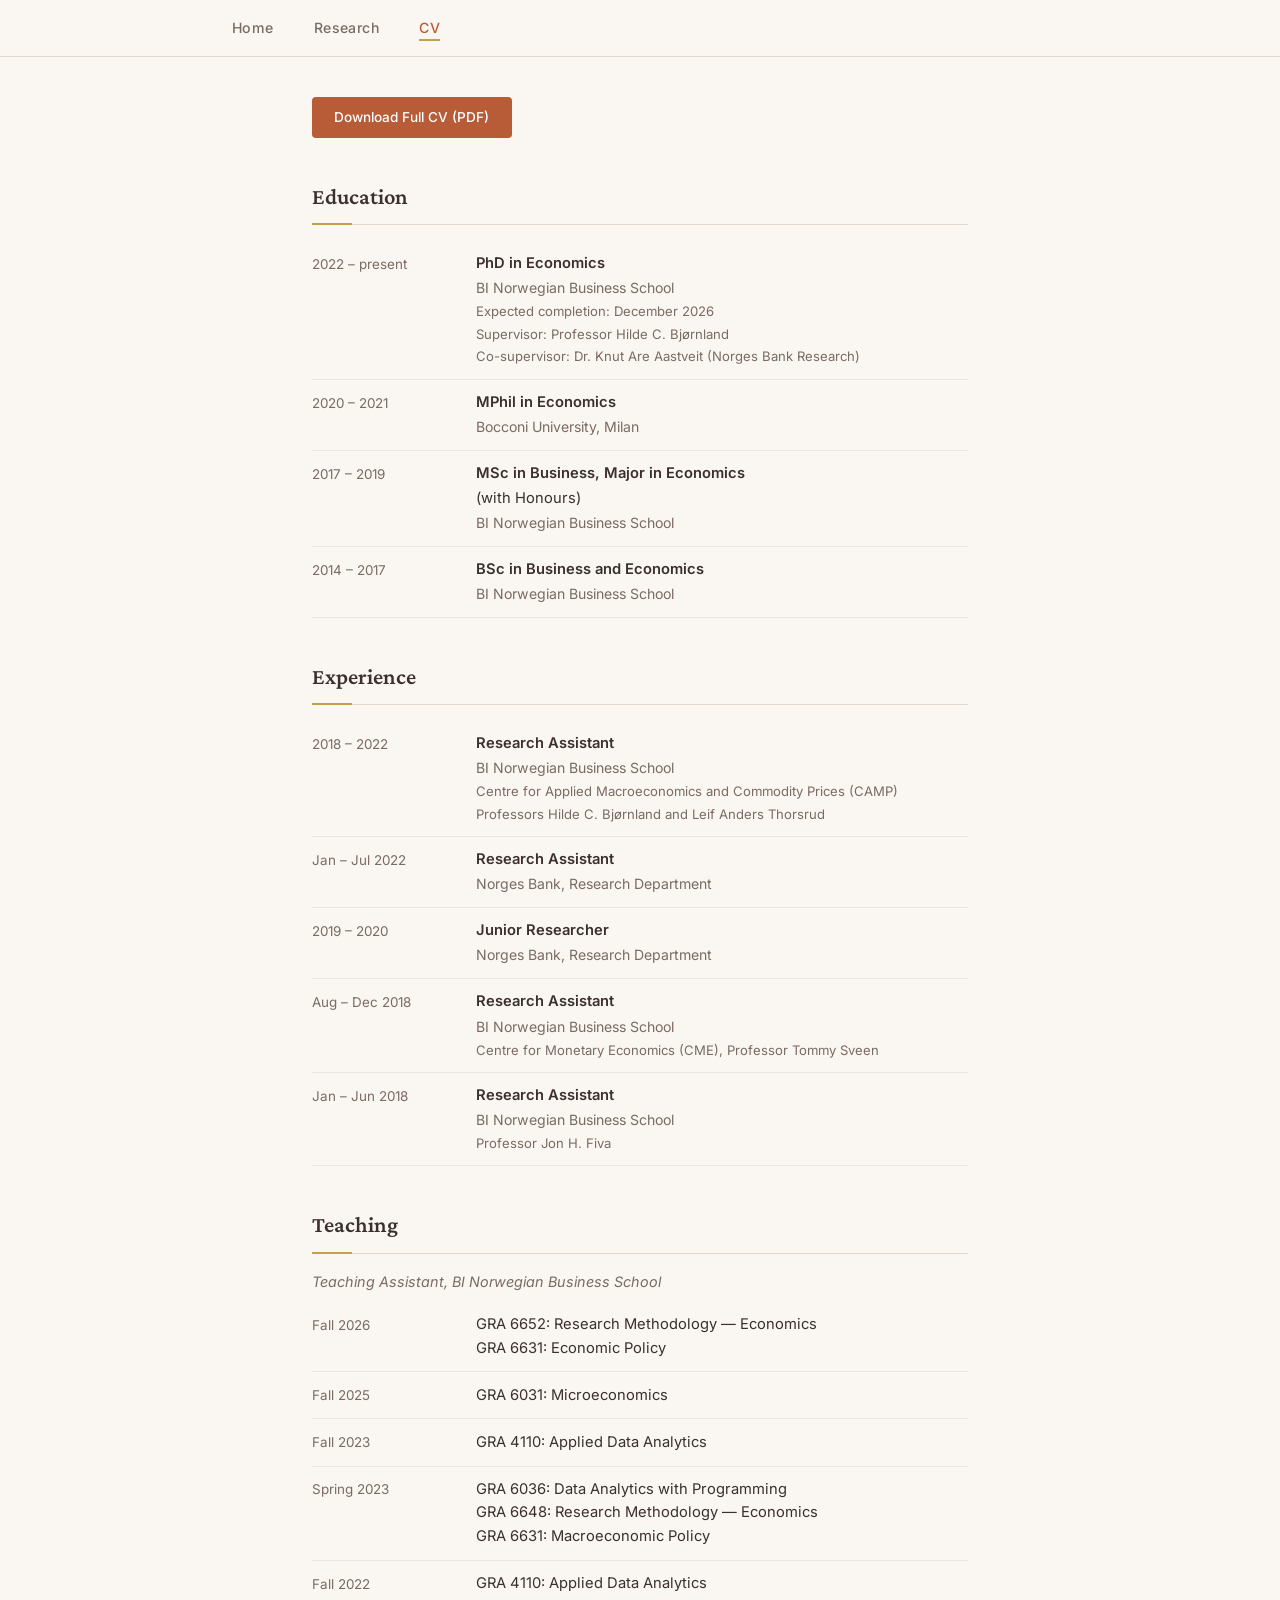
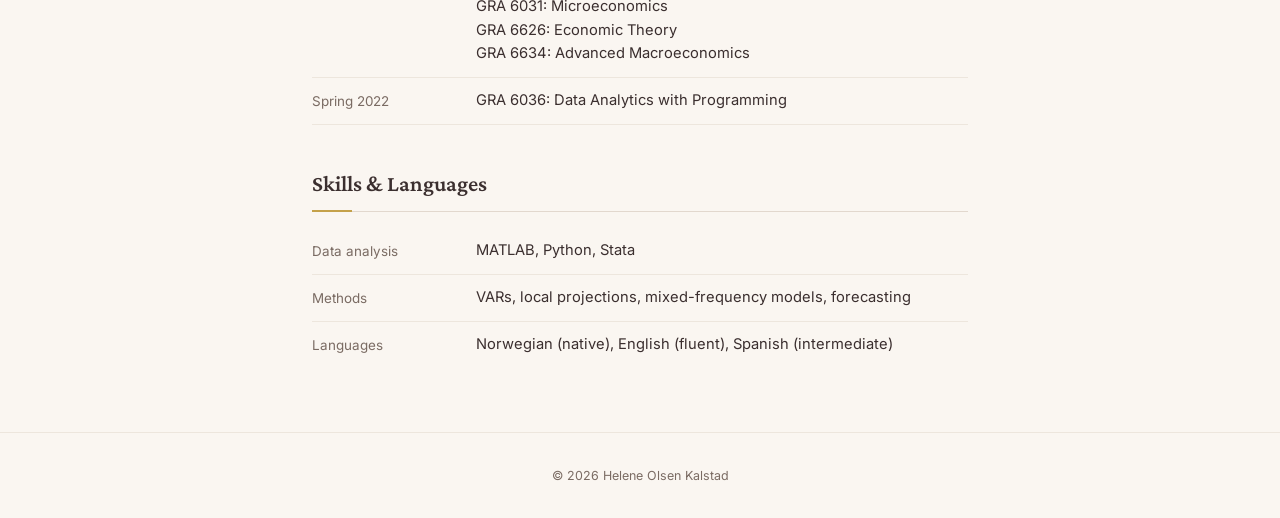
==== cv.html @ 9ee035c6 "Initial commit: personal academic website" ====
<!DOCTYPE html>
<html lang="en">
<head>
    <meta charset="UTF-8">
    <meta name="viewport" content="width=device-width, initial-scale=1.0">
    <title>CV &mdash; Helene Olsen Kalstad</title>
    <link rel="stylesheet" href="style.css">
    <link rel="preconnect" href="https://fonts.googleapis.com">
    <link rel="preconnect" href="https://fonts.gstatic.com" crossorigin>
    <link href="https://fonts.googleapis.com/css2?family=Crimson+Pro:ital,wght@0,400;0,500;0,600;1,400&family=Inter:wght@300;400;500;600&display=swap" rel="stylesheet">
</head>
<body>

<nav class="navbar">
    <div class="nav-container">
        <ul class="nav-links">
            <li><a href="index.html">Home</a></li>
            <li><a href="research.html">Research</a></li>
            <li><a href="cv.html" class="active">CV</a></li>
        </ul>
    </div>
</nav>

<main class="page-content">
    <div class="container content-narrow">

        <div class="cv-download">
            <a href="CV_Helene_Olsen.pdf" class="btn" download>Download Full CV (PDF)</a>
        </div>

        <!-- Education -->
        <h2>Education</h2>

        <div class="cv-item">
            <div class="cv-year">2022 &ndash; present</div>
            <div class="cv-detail">
                <strong>PhD in Economics</strong>
                <span class="cv-institution">BI Norwegian Business School</span>
                <span class="cv-note">Expected completion: December 2026</span>
                <span class="cv-note">Supervisor: Professor Hilde C. Bjørnland</span>
                <span class="cv-note">Co-supervisor: Dr. Knut Are Aastveit (Norges Bank Research)</span>
            </div>
        </div>

        <div class="cv-item">
            <div class="cv-year">2020 &ndash; 2021</div>
            <div class="cv-detail">
                <strong>MPhil in Economics</strong>
                <span class="cv-institution">Bocconi University, Milan</span>
            </div>
        </div>

        <div class="cv-item">
            <div class="cv-year">2017 &ndash; 2019</div>
            <div class="cv-detail">
                <strong>MSc in Business, Major in Economics</strong> (with Honours)
                <span class="cv-institution">BI Norwegian Business School</span>
            </div>
        </div>

        <div class="cv-item">
            <div class="cv-year">2014 &ndash; 2017</div>
            <div class="cv-detail">
                <strong>BSc in Business and Economics</strong>
                <span class="cv-institution">BI Norwegian Business School</span>
            </div>
        </div>

        <!-- Experience -->
        <h2>Experience</h2>

        <div class="cv-item">
            <div class="cv-year">2018 &ndash; 2022</div>
            <div class="cv-detail">
                <strong>Research Assistant</strong>
                <span class="cv-institution">BI Norwegian Business School</span>
                <span class="cv-note">Centre for Applied Macroeconomics and Commodity Prices (CAMP)</span>
                <span class="cv-note">Professors Hilde C. Bjørnland and Leif Anders Thorsrud</span>
            </div>
        </div>

        <div class="cv-item">
            <div class="cv-year">Jan &ndash; Jul 2022</div>
            <div class="cv-detail">
                <strong>Research Assistant</strong>
                <span class="cv-institution">Norges Bank, Research Department</span>
            </div>
        </div>

        <div class="cv-item">
            <div class="cv-year">2019 &ndash; 2020</div>
            <div class="cv-detail">
                <strong>Junior Researcher</strong>
                <span class="cv-institution">Norges Bank, Research Department</span>
            </div>
        </div>

        <div class="cv-item">
            <div class="cv-year">Aug &ndash; Dec 2018</div>
            <div class="cv-detail">
                <strong>Research Assistant</strong>
                <span class="cv-institution">BI Norwegian Business School</span>
                <span class="cv-note">Centre for Monetary Economics (CME), Professor Tommy Sveen</span>
            </div>
        </div>

        <div class="cv-item">
            <div class="cv-year">Jan &ndash; Jun 2018</div>
            <div class="cv-detail">
                <strong>Research Assistant</strong>
                <span class="cv-institution">BI Norwegian Business School</span>
                <span class="cv-note">Professor Jon H. Fiva</span>
            </div>
        </div>

        <!-- Teaching -->
        <h2>Teaching</h2>

        <p class="cv-teaching-note">Teaching Assistant, BI Norwegian Business School</p>

        <div class="cv-item">
            <div class="cv-year">Fall 2026</div>
            <div class="cv-detail">
                GRA 6652: Research Methodology &mdash; Economics<br>
                GRA 6631: Economic Policy
            </div>
        </div>

        <div class="cv-item">
            <div class="cv-year">Fall 2025</div>
            <div class="cv-detail">
                GRA 6031: Microeconomics
            </div>
        </div>

        <div class="cv-item">
            <div class="cv-year">Fall 2023</div>
            <div class="cv-detail">
                GRA 4110: Applied Data Analytics
            </div>
        </div>

        <div class="cv-item">
            <div class="cv-year">Spring 2023</div>
            <div class="cv-detail">
                GRA 6036: Data Analytics with Programming<br>
                GRA 6648: Research Methodology &mdash; Economics<br>
                GRA 6631: Macroeconomic Policy
            </div>
        </div>

        <div class="cv-item">
            <div class="cv-year">Fall 2022</div>
            <div class="cv-detail">
                GRA 4110: Applied Data Analytics<br>
                GRA 6031: Microeconomics<br>
                GRA 6626: Economic Theory<br>
                GRA 6634: Advanced Macroeconomics
            </div>
        </div>

        <div class="cv-item">
            <div class="cv-year">Spring 2022</div>
            <div class="cv-detail">
                GRA 6036: Data Analytics with Programming
            </div>
        </div>

        <!-- Skills -->
        <h2>Skills &amp; Languages</h2>

        <div class="cv-item">
            <div class="cv-year">Data analysis</div>
            <div class="cv-detail">MATLAB, Python, Stata</div>
        </div>

        <div class="cv-item">
            <div class="cv-year">Methods</div>
            <div class="cv-detail">VARs, local projections, mixed-frequency models, forecasting</div>
        </div>

        <div class="cv-item">
            <div class="cv-year">Languages</div>
            <div class="cv-detail">Norwegian (native), English (fluent), Spanish (intermediate)</div>
        </div>

    </div>
</main>

<footer class="footer">
    <div class="container">
        <p>&copy; 2026 Helene Olsen Kalstad</p>
    </div>
</footer>

</body>
</html>
---- style.css ----
/* ===== Reset & Variables ===== */
*, *::before, *::after {
    margin: 0;
    padding: 0;
    box-sizing: border-box;
}

:root {
    --color-bg: #faf6f1;
    --color-bg-warm: #f3ece3;
    --color-surface: #ffffff;
    --color-text: #3b2f2f;
    --color-text-secondary: #7a6b63;
    --color-accent: #b85c38;
    --color-accent-hover: #a04e2e;
    --color-accent-soft: rgba(184, 92, 56, 0.08);
    --color-gold: #c4a14a;
    --color-gold-light: rgba(196, 161, 74, 0.2);
    --color-border: #e2d8ce;
    --color-border-light: #ede6dd;
    --font-sans: 'Inter', -apple-system, BlinkMacSystemFont, sans-serif;
    --font-serif: 'Crimson Pro', Georgia, serif;
    --max-width: 880px;
    --shadow-sm: 0 1px 3px rgba(59, 47, 47, 0.06);
    --shadow-md: 0 4px 16px rgba(59, 47, 47, 0.07);
    --transition: 0.25s ease;
}

html {
    font-size: 16px;
}

body {
    font-family: var(--font-sans);
    color: var(--color-text);
    background: var(--color-bg);
    line-height: 1.7;
    font-weight: 400;
    -webkit-font-smoothing: antialiased;
    min-height: 100vh;
    display: flex;
    flex-direction: column;
}

::selection {
    background: var(--color-accent);
    color: #fff;
}

a {
    color: var(--color-accent);
    text-decoration: none;
    transition: color var(--transition);
}

a:hover {
    color: var(--color-accent-hover);
    text-decoration: underline;
}

/* ===== Navigation ===== */
.navbar {
    background: var(--color-bg);
    border-bottom: 1px solid var(--color-border);
}

.nav-container {
    max-width: var(--max-width);
    margin: 0 auto;
    padding: 0 2rem;
    display: flex;
    align-items: center;
    height: 56px;
}

.nav-links {
    list-style: none;
    display: flex;
    gap: 2.5rem;
}

.nav-links a {
    color: var(--color-text-secondary);
    font-size: 0.88rem;
    font-weight: 500;
    text-decoration: none;
    letter-spacing: 0.03em;
    padding-bottom: 3px;
    transition: color var(--transition), border-color var(--transition);
    border-bottom: 2px solid transparent;
}

.nav-links a:hover {
    color: var(--color-accent);
    text-decoration: none;
    border-bottom-color: var(--color-gold-light);
}

.nav-links a.active {
    color: var(--color-accent);
    border-bottom-color: var(--color-gold);
}

/* ===== Page Content ===== */
.page-content {
    flex: 1;
}

.container {
    max-width: var(--max-width);
    margin: 0 auto;
    padding: 0 2rem;
}

.content-narrow {
    max-width: 720px;
    padding-top: 2.5rem;
    padding-bottom: 4rem;
}

/* ===== Headings ===== */
h2 {
    font-family: var(--font-serif);
    font-size: 1.4rem;
    font-weight: 600;
    color: var(--color-text);
    margin-top: 2.5rem;
    margin-bottom: 1rem;
    padding-bottom: 0.5rem;
    border-bottom: 1px solid var(--color-border);
    position: relative;
}

h2::after {
    content: '';
    position: absolute;
    bottom: -1px;
    left: 0;
    width: 40px;
    height: 2px;
    background: var(--color-gold);
}

.content-narrow h2:first-child {
    margin-top: 0;
}

/* ===== Home Layout ===== */
.home-layout {
    display: grid;
    grid-template-columns: 220px 1fr;
    gap: 3rem;
    padding-top: 3rem;
    padding-bottom: 4rem;
}

.photo-placeholder {
    width: 200px;
    height: 260px;
    background: linear-gradient(145deg, var(--color-bg-warm), var(--color-border-light));
    border: 1px solid var(--color-border);
    border-radius: 4px;
    display: flex;
    align-items: center;
    justify-content: center;
    color: var(--color-text-secondary);
    font-size: 0.85rem;
    font-weight: 500;
    box-shadow: var(--shadow-sm);
}

.home-sidebar img {
    width: 200px;
    height: auto;
    border-radius: 4px;
    box-shadow: var(--shadow-md);
}

.sidebar-info {
    margin-top: 1.25rem;
}

.sidebar-info h1 {
    font-family: var(--font-serif);
    font-size: 1.45rem;
    font-weight: 600;
    line-height: 1.3;
    color: var(--color-text);
}

.sidebar-info .title {
    font-size: 0.88rem;
    color: var(--color-accent);
    margin-top: 0.35rem;
    font-weight: 500;
}

.sidebar-info .institution {
    font-size: 0.84rem;
    color: var(--color-text-secondary);
}

.sidebar-contact {
    margin-top: 1rem;
    font-size: 0.84rem;
}

/* Home main */
.home-main h2 {
    font-family: var(--font-serif);
    font-size: 1.3rem;
    font-weight: 600;
    color: var(--color-text);
    margin-top: 2rem;
    margin-bottom: 0.75rem;
    padding-bottom: 0.4rem;
    border-bottom: 1px solid var(--color-border);
    position: relative;
}

.home-main h2::after {
    content: '';
    position: absolute;
    bottom: -1px;
    left: 0;
    width: 30px;
    height: 2px;
    background: var(--color-gold);
}

.home-main h2:first-child {
    margin-top: 0;
}

.home-main p {
    font-size: 0.95rem;
    color: var(--color-text);
    margin-bottom: 0.85rem;
    line-height: 1.8;
}

.contact-block {
    font-size: 0.92rem;
    line-height: 1.7;
}

.contact-block p {
    margin-bottom: 0.5rem;
}

/* ===== Papers ===== */
.paper {
    margin-bottom: 0.75rem;
    padding: 1.1rem 1.25rem;
    background: var(--color-surface);
    border-radius: 6px;
    border: 1px solid var(--color-border-light);
    box-shadow: var(--shadow-sm);
    transition: box-shadow var(--transition), transform var(--transition);
}

.paper:hover {
    box-shadow: var(--shadow-md);
    transform: translateY(-1px);
}

.paper-title {
    font-size: 0.95rem;
    font-weight: 600;
    color: var(--color-text);
    line-height: 1.5;
}

.paper-authors {
    font-size: 0.86rem;
    color: var(--color-text-secondary);
    margin-top: 0.2rem;
}

.paper-venue {
    font-size: 0.86rem;
    color: var(--color-text-secondary);
    margin-top: 0.1rem;
}

.paper-description {
    font-size: 0.86rem;
    color: var(--color-text-secondary);
    margin-top: 0.35rem;
    line-height: 1.65;
}

.paper-links {
    margin-top: 0.4rem;
    font-size: 0.84rem;
}

.paper-links a {
    font-weight: 500;
}

.link-sep {
    color: var(--color-border);
    margin: 0 0.3rem;
}

.paper-abstract {
    margin-top: 0.5rem;
}

.paper-abstract summary {
    font-size: 0.84rem;
    color: var(--color-accent);
    cursor: pointer;
    font-weight: 500;
    list-style: none;
}

.paper-abstract summary::-webkit-details-marker { display: none; }

.paper-abstract summary::before {
    content: '[+] ';
    font-weight: 400;
}

details[open] > summary::before {
    content: '[\2212] ';
}

.paper-abstract summary:hover {
    text-decoration: underline;
}

.paper-abstract p {
    margin-top: 0.5rem;
    font-size: 0.86rem;
    color: var(--color-text-secondary);
    line-height: 1.7;
    padding: 0.75rem 1rem;
    background: var(--color-bg);
    border-left: 3px solid var(--color-gold);
    border-radius: 0 4px 4px 0;
}

/* ===== CV ===== */
.cv-download {
    margin-bottom: 1.5rem;
}

.btn {
    display: inline-block;
    padding: 0.55rem 1.4rem;
    background: var(--color-accent);
    color: #fff;
    font-size: 0.85rem;
    font-weight: 500;
    text-decoration: none;
    border-radius: 4px;
    transition: background var(--transition), transform var(--transition), box-shadow var(--transition);
}

.btn:hover {
    background: var(--color-accent-hover);
    text-decoration: none;
    color: #fff;
    transform: translateY(-1px);
    box-shadow: 0 4px 12px rgba(184, 92, 56, 0.2);
}

.cv-item {
    display: grid;
    grid-template-columns: 140px 1fr;
    gap: 1.5rem;
    padding: 0.7rem 0;
    align-items: start;
    font-size: 0.92rem;
    border-bottom: 1px solid var(--color-border-light);
}

.cv-item:last-child {
    border-bottom: none;
}

.cv-year {
    font-size: 0.84rem;
    color: var(--color-text-secondary);
    padding-top: 0.05rem;
}

.cv-detail {
    display: flex;
    flex-direction: column;
    gap: 0.1rem;
    line-height: 1.6;
}

.cv-detail strong {
    font-weight: 600;
    font-size: 0.92rem;
}

.cv-institution {
    font-size: 0.88rem;
    color: var(--color-text-secondary);
}

.cv-note {
    font-size: 0.82rem;
    color: var(--color-text-secondary);
}

.cv-teaching-note {
    font-size: 0.9rem;
    color: var(--color-text-secondary);
    margin-bottom: 0.5rem;
    font-style: italic;
}

/* ===== Footer ===== */
.footer {
    margin-top: auto;
    padding: 2rem 0;
    text-align: center;
    font-size: 0.78rem;
    color: var(--color-text-secondary);
    border-top: 1px solid var(--color-border-light);
}

/* ===== Responsive ===== */
@media (max-width: 700px) {
    .home-layout {
        grid-template-columns: 1fr;
        text-align: center;
    }

    .home-sidebar {
        display: flex;
        flex-direction: column;
        align-items: center;
    }

    .photo-placeholder {
        width: 160px;
        height: 210px;
    }

    .home-main h2,
    .home-main p,
    .contact-block {
        text-align: left;
    }

    .cv-item {
        grid-template-columns: 1fr;
        gap: 0.15rem;
    }

    .container {
        padding: 0 1.25rem;
    }

    .nav-links {
        gap: 1.5rem;
    }
}
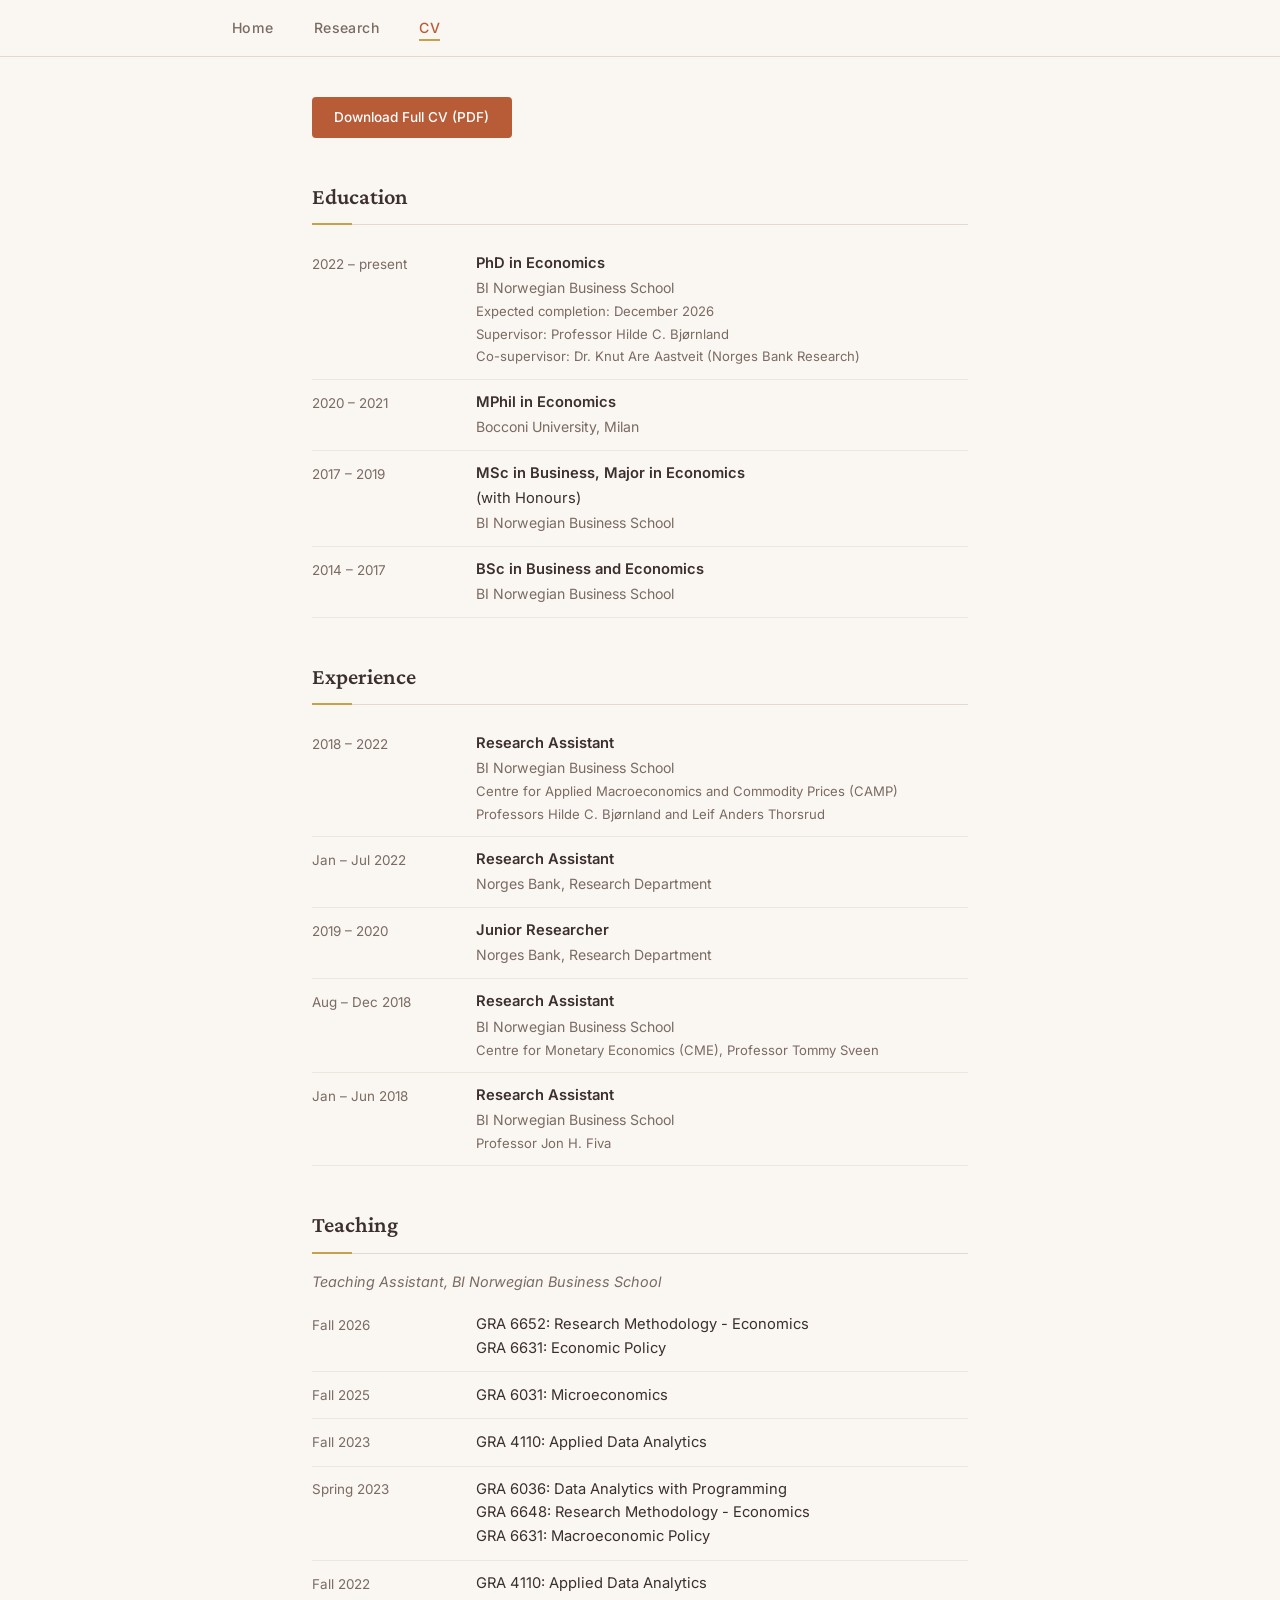
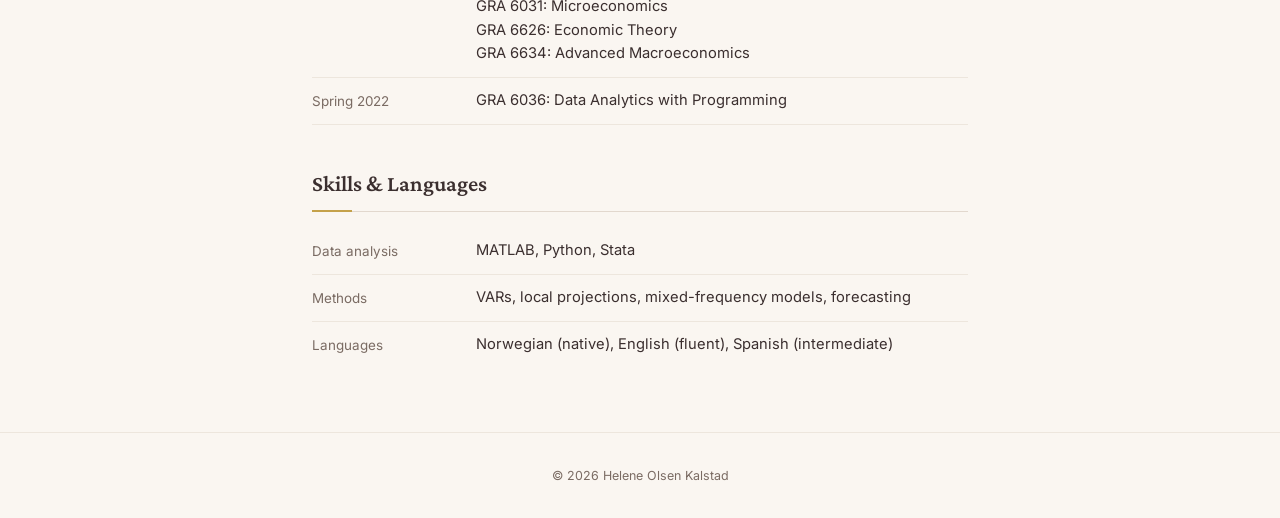
==== commit 17d368bd: "Fix dash in Research Methodology - Economics" ====
--- a/cv.html
+++ b/cv.html
@@ -121,7 +121,7 @@
         <div class="cv-item">
             <div class="cv-year">Fall 2026</div>
             <div class="cv-detail">
-                GRA 6652: Research Methodology &mdash; Economics<br>
+                GRA 6652: Research Methodology - Economics<br>
                 GRA 6631: Economic Policy
             </div>
         </div>
@@ -144,7 +144,7 @@
             <div class="cv-year">Spring 2023</div>
             <div class="cv-detail">
                 GRA 6036: Data Analytics with Programming<br>
-                GRA 6648: Research Methodology &mdash; Economics<br>
+                GRA 6648: Research Methodology - Economics<br>
                 GRA 6631: Macroeconomic Policy
             </div>
         </div>
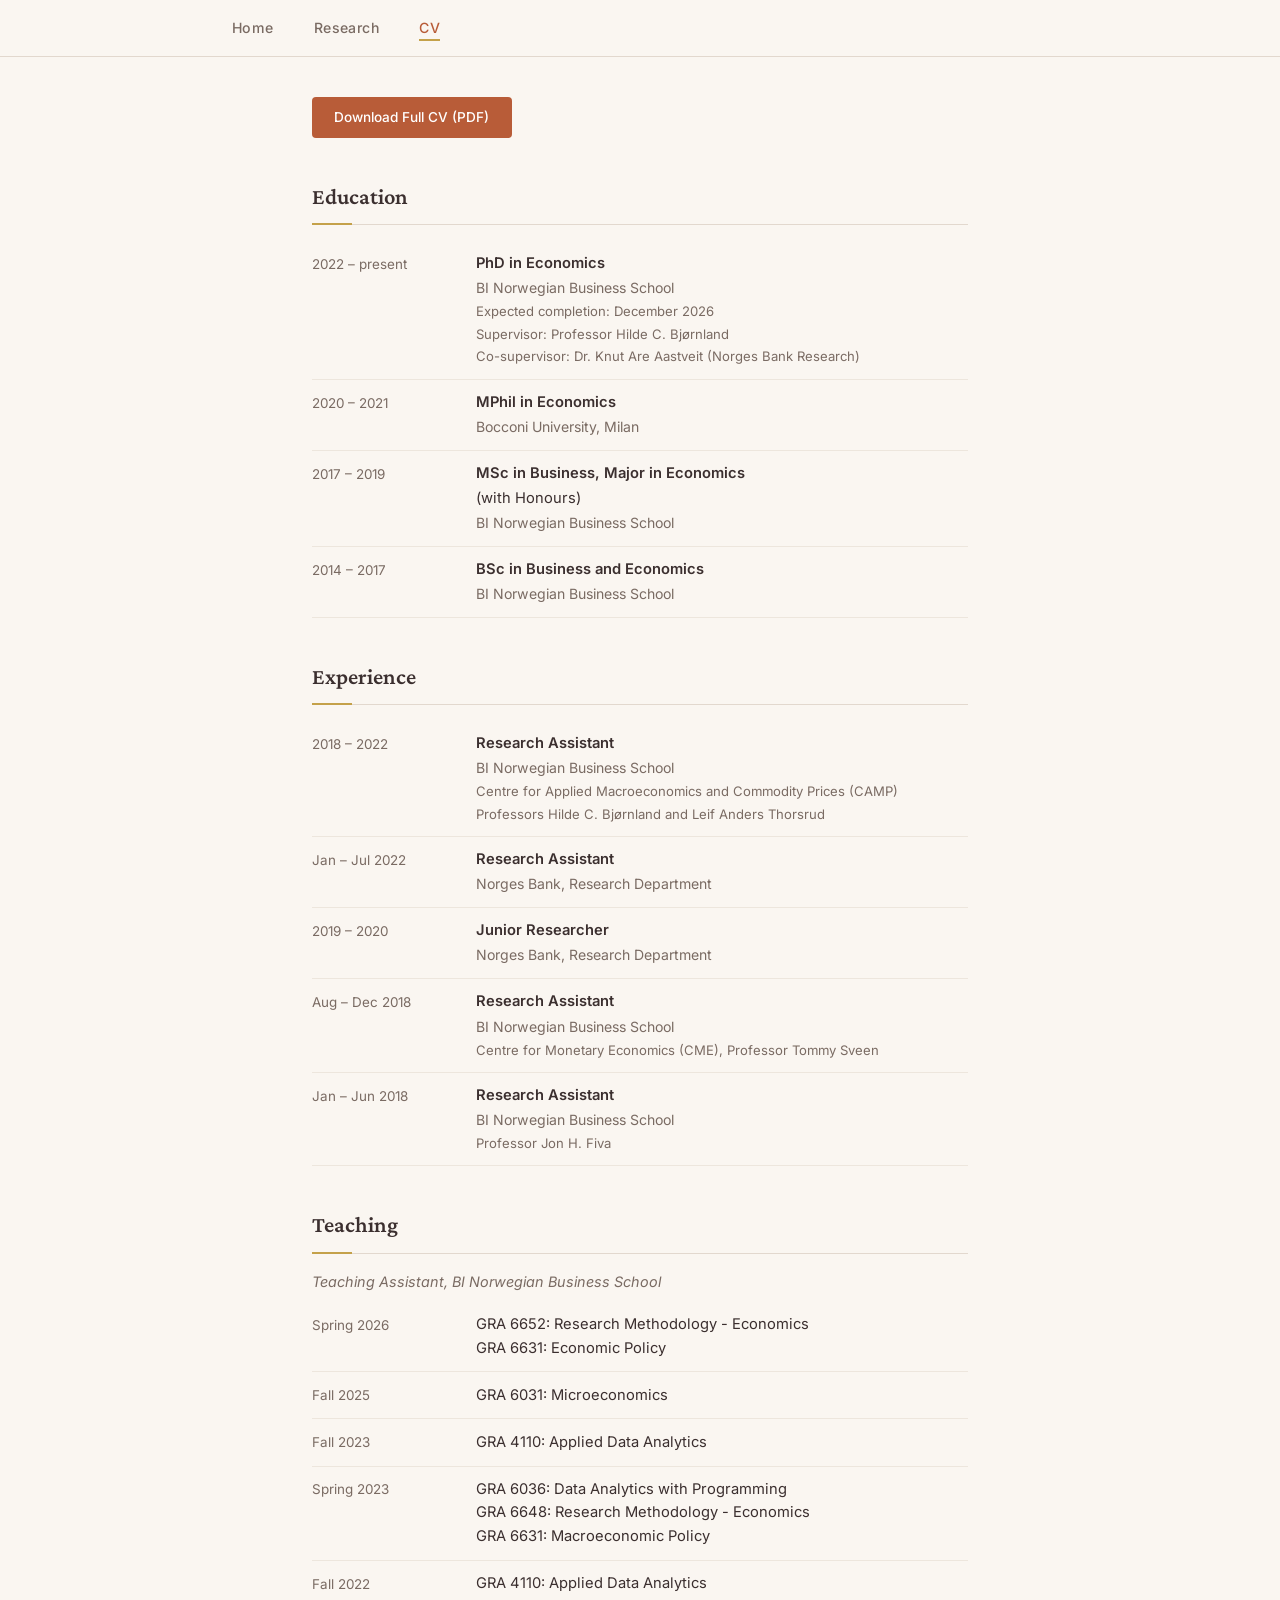
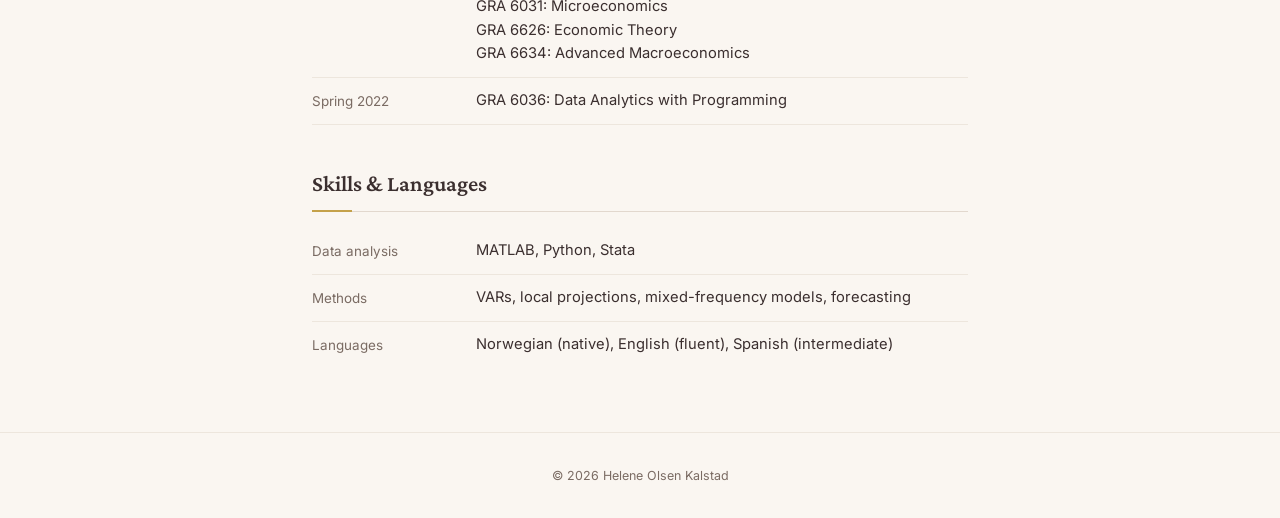
==== commit 892bee85: "Fix teaching semester: Fall 2026 to Spring 2026" ====
--- a/cv.html
+++ b/cv.html
@@ -119,7 +119,7 @@
         <p class="cv-teaching-note">Teaching Assistant, BI Norwegian Business School</p>
 
         <div class="cv-item">
-            <div class="cv-year">Fall 2026</div>
+            <div class="cv-year">Spring 2026</div>
             <div class="cv-detail">
                 GRA 6652: Research Methodology - Economics<br>
                 GRA 6631: Economic Policy
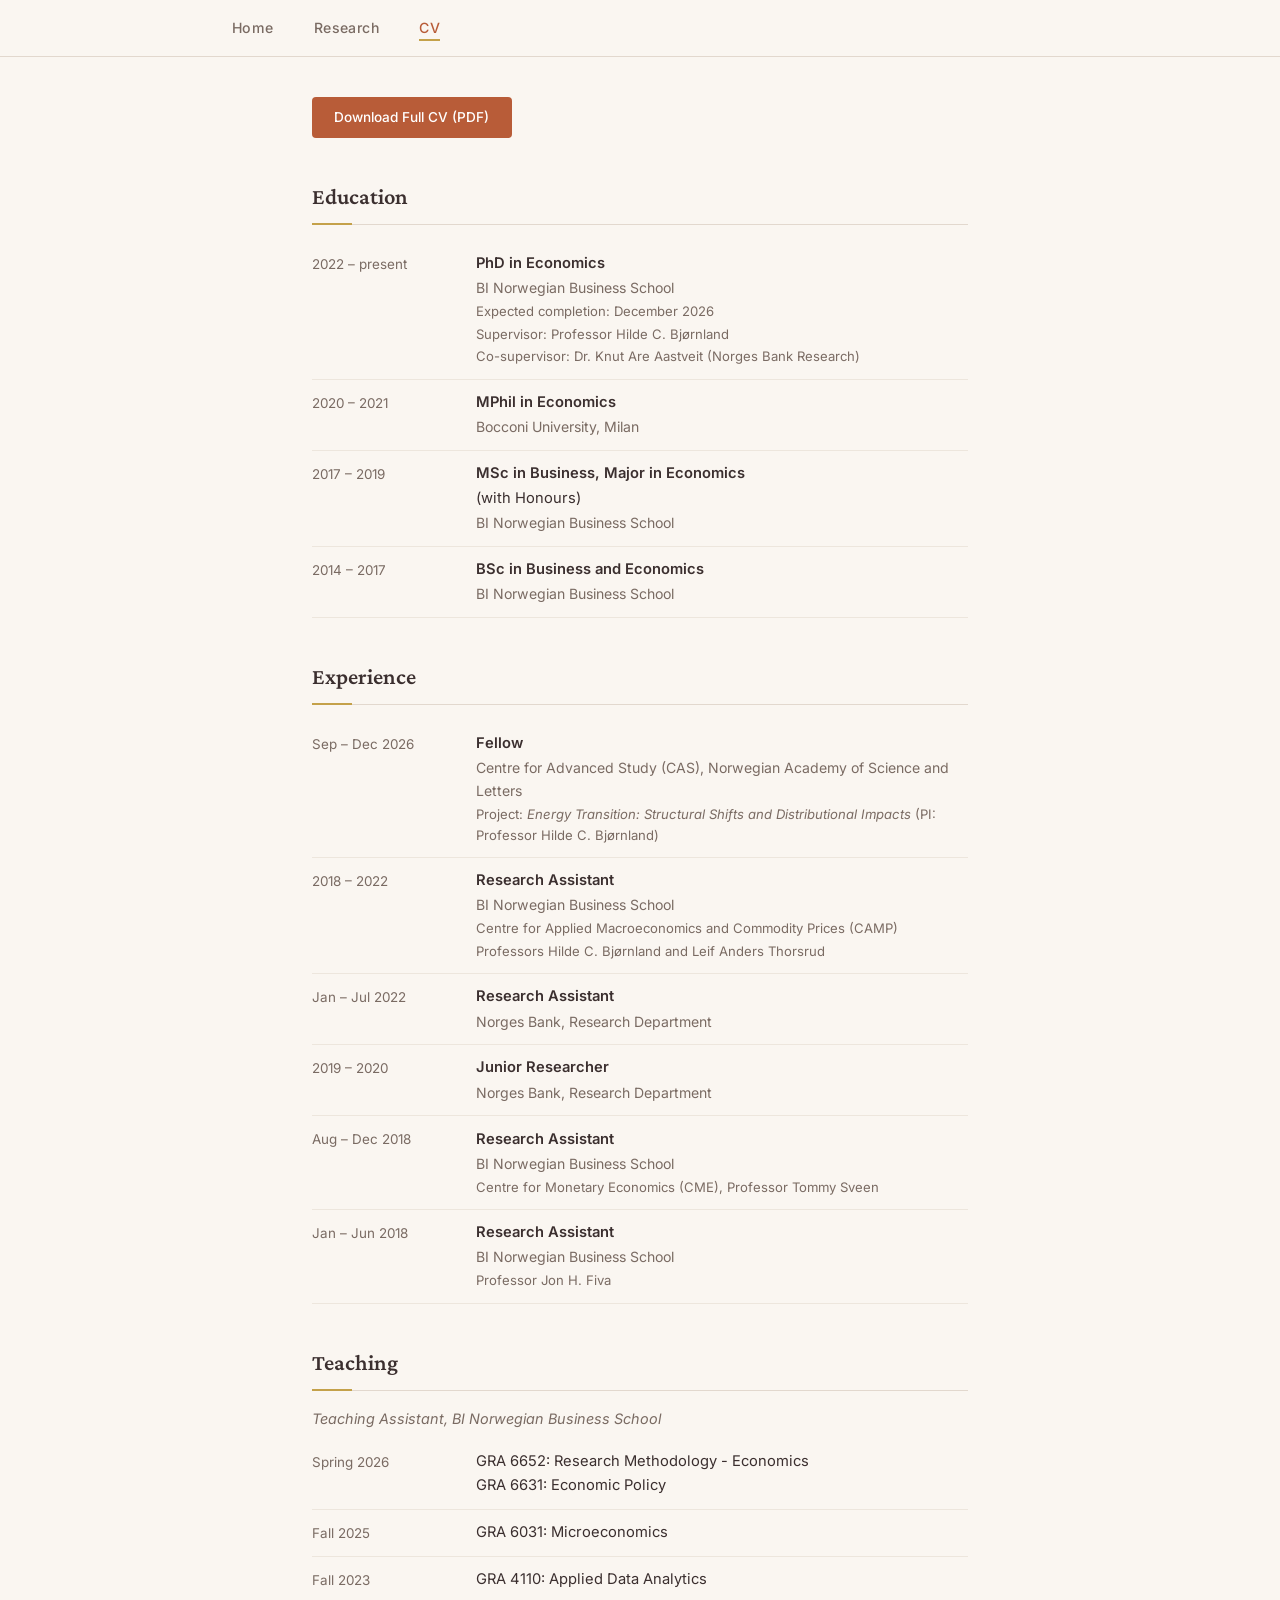
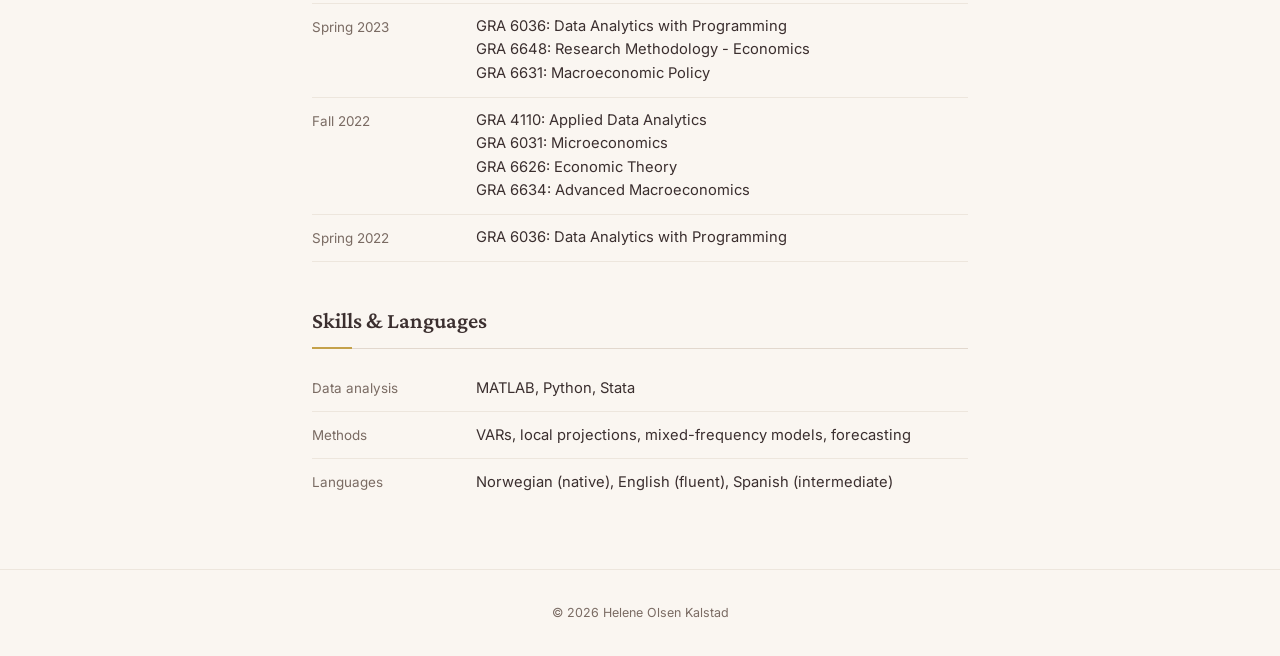
==== commit 070ba42e: "Add CAS fellowship (Sep-Dec 2026) to website and CVs" ====
--- a/cv.html
+++ b/cv.html
@@ -70,6 +70,15 @@
         <h2>Experience</h2>
 
         <div class="cv-item">
+            <div class="cv-year">Sep &ndash; Dec 2026</div>
+            <div class="cv-detail">
+                <strong>Fellow</strong>
+                <span class="cv-institution">Centre for Advanced Study (CAS), Norwegian Academy of Science and Letters</span>
+                <span class="cv-note">Project: <em>Energy Transition: Structural Shifts and Distributional Impacts</em> (PI: Professor Hilde C. Bjørnland)</span>
+            </div>
+        </div>
+
+        <div class="cv-item">
             <div class="cv-year">2018 &ndash; 2022</div>
             <div class="cv-detail">
                 <strong>Research Assistant</strong>
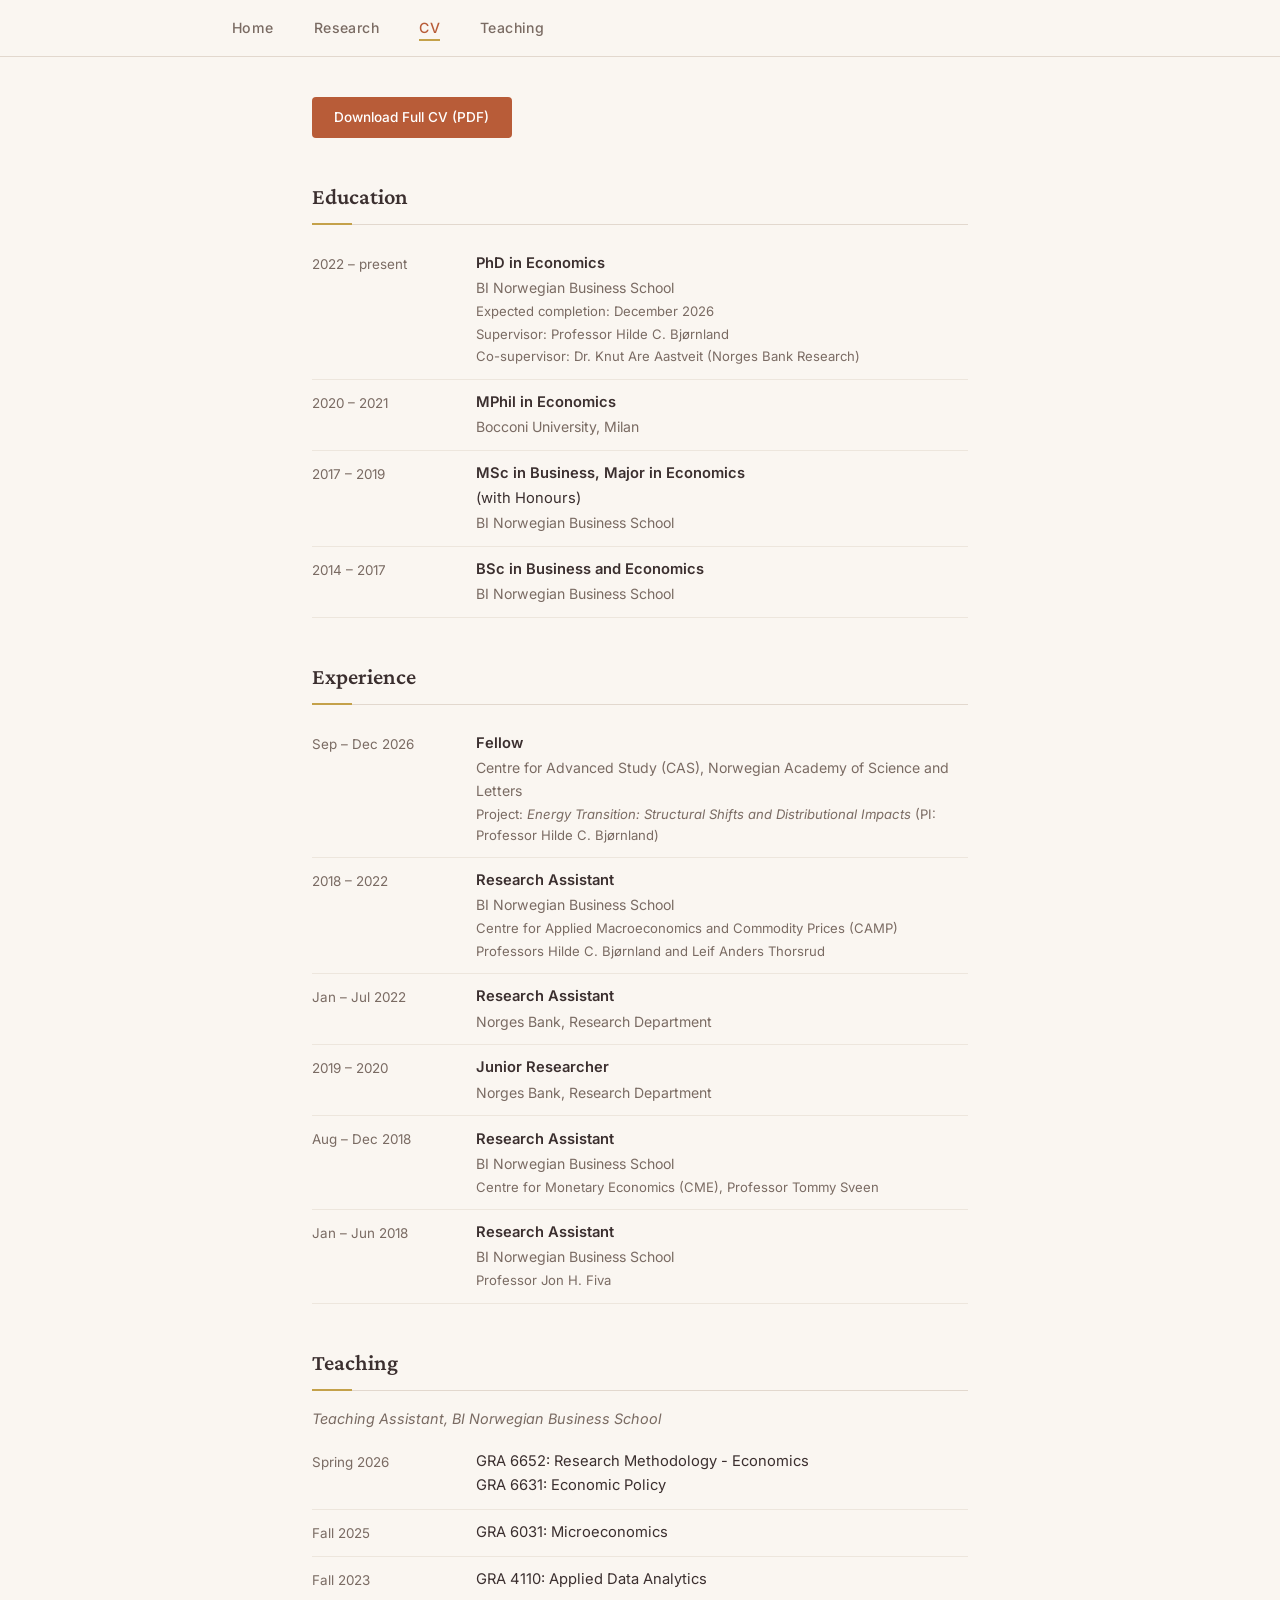
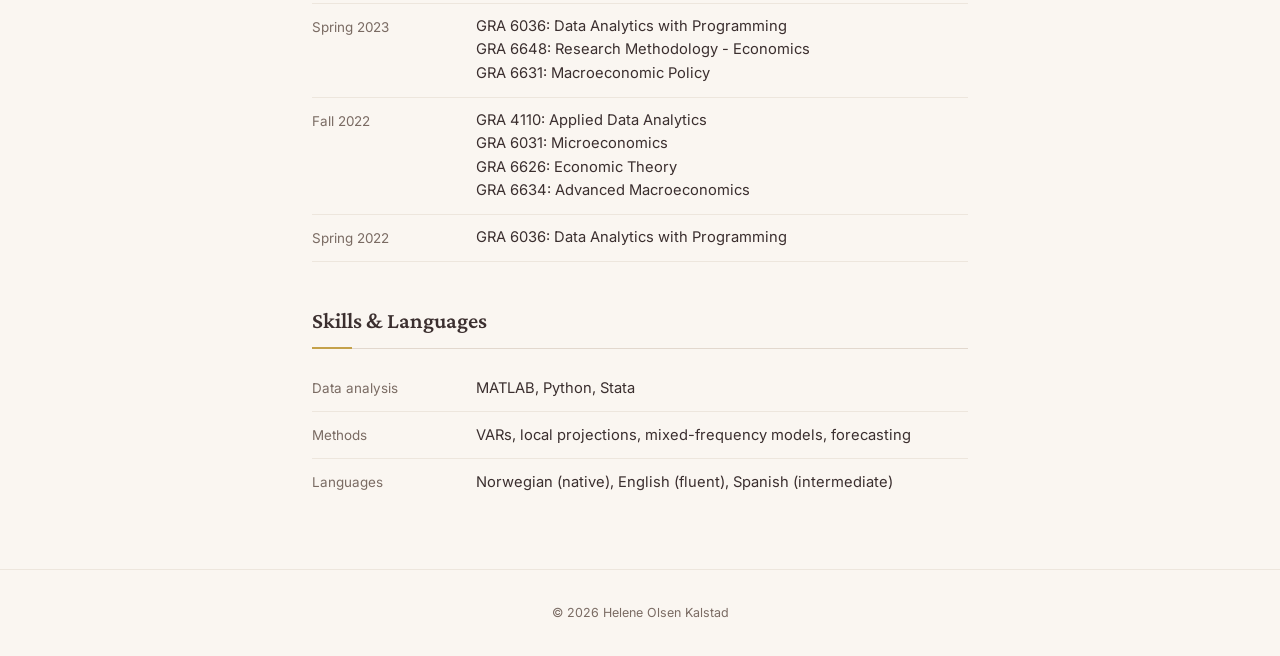
==== commit b31d7420: "Add Teaching page with EABCN Training School materials" ====
--- a/cv.html
+++ b/cv.html
@@ -17,6 +17,7 @@
             <li><a href="index.html">Home</a></li>
             <li><a href="research.html">Research</a></li>
             <li><a href="cv.html" class="active">CV</a></li>
+            <li><a href="teaching.html">Teaching</a></li>
         </ul>
     </div>
 </nav>
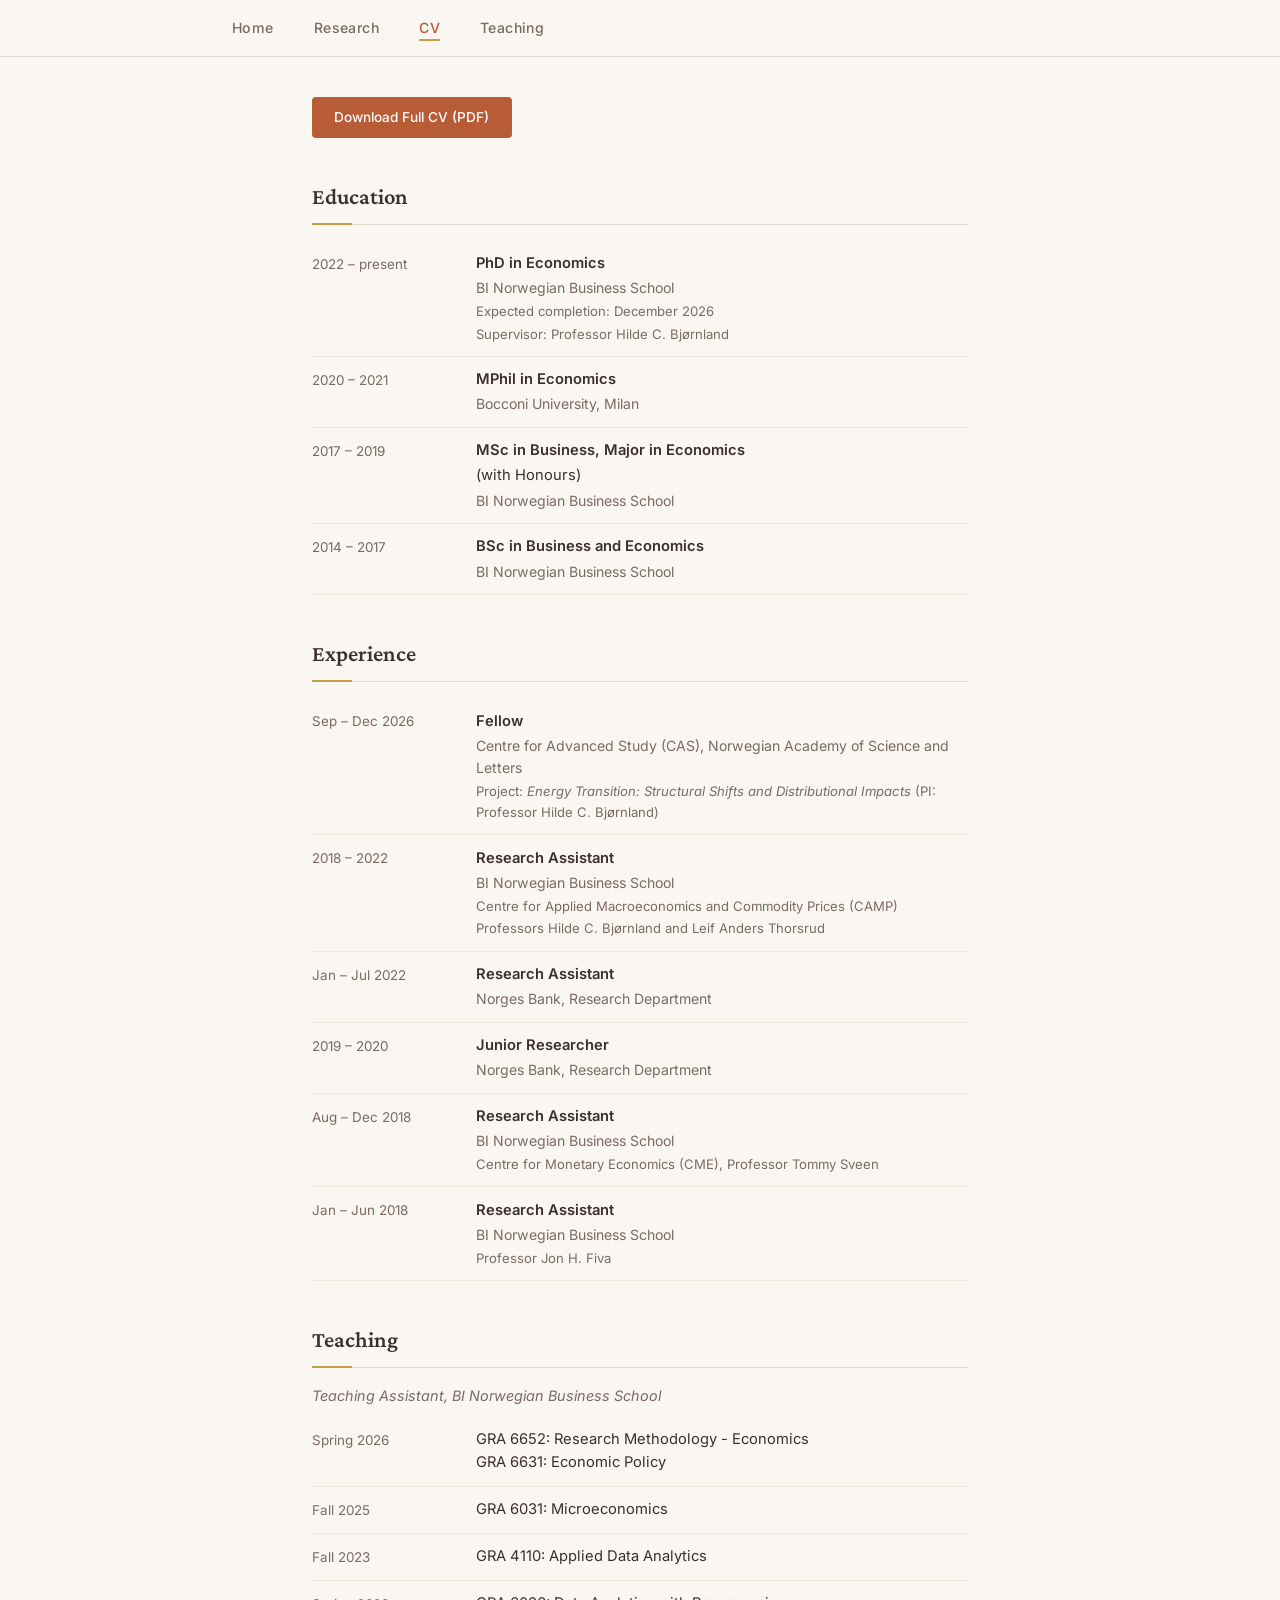
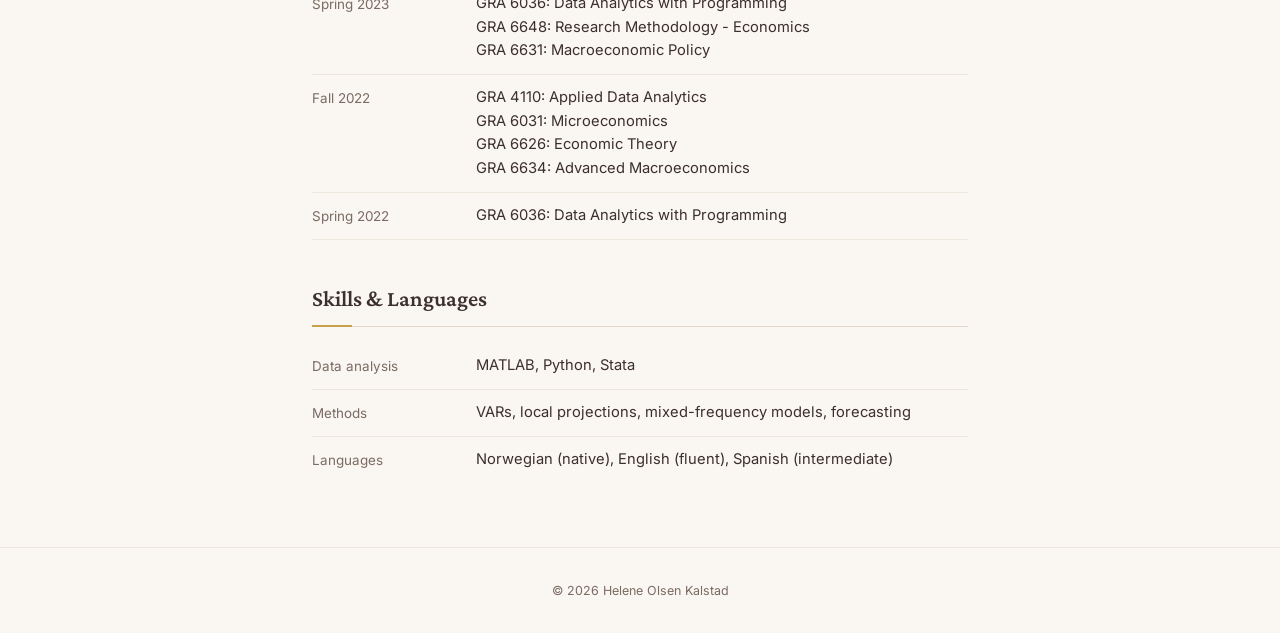
==== commit 0f6f295d: "List Hilde C. Bjornland as sole supervisor Removes the co-supervisor line for Knut Are Aastveit from" ====
--- a/cv.html
+++ b/cv.html
@@ -39,7 +39,6 @@
                 <span class="cv-institution">BI Norwegian Business School</span>
                 <span class="cv-note">Expected completion: December 2026</span>
                 <span class="cv-note">Supervisor: Professor Hilde C. Bjørnland</span>
-                <span class="cv-note">Co-supervisor: Dr. Knut Are Aastveit (Norges Bank Research)</span>
             </div>
         </div>
 
